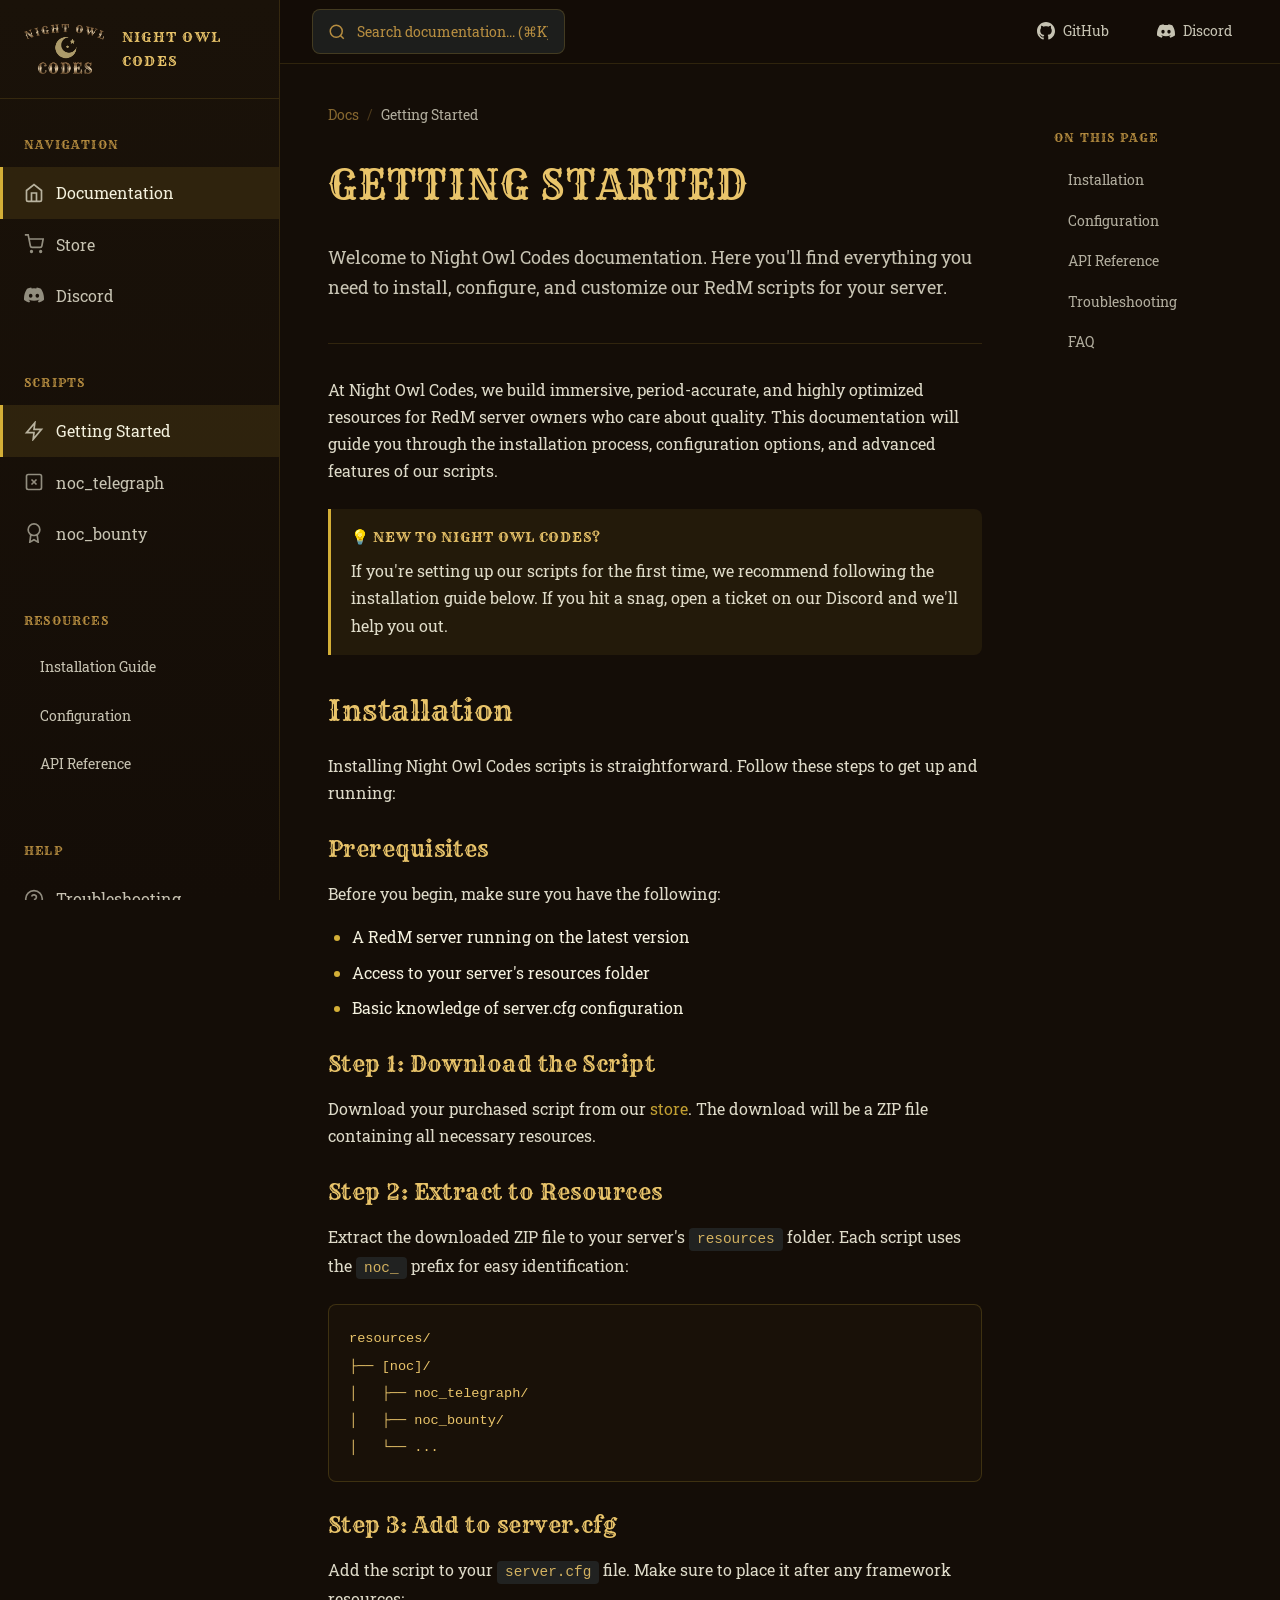
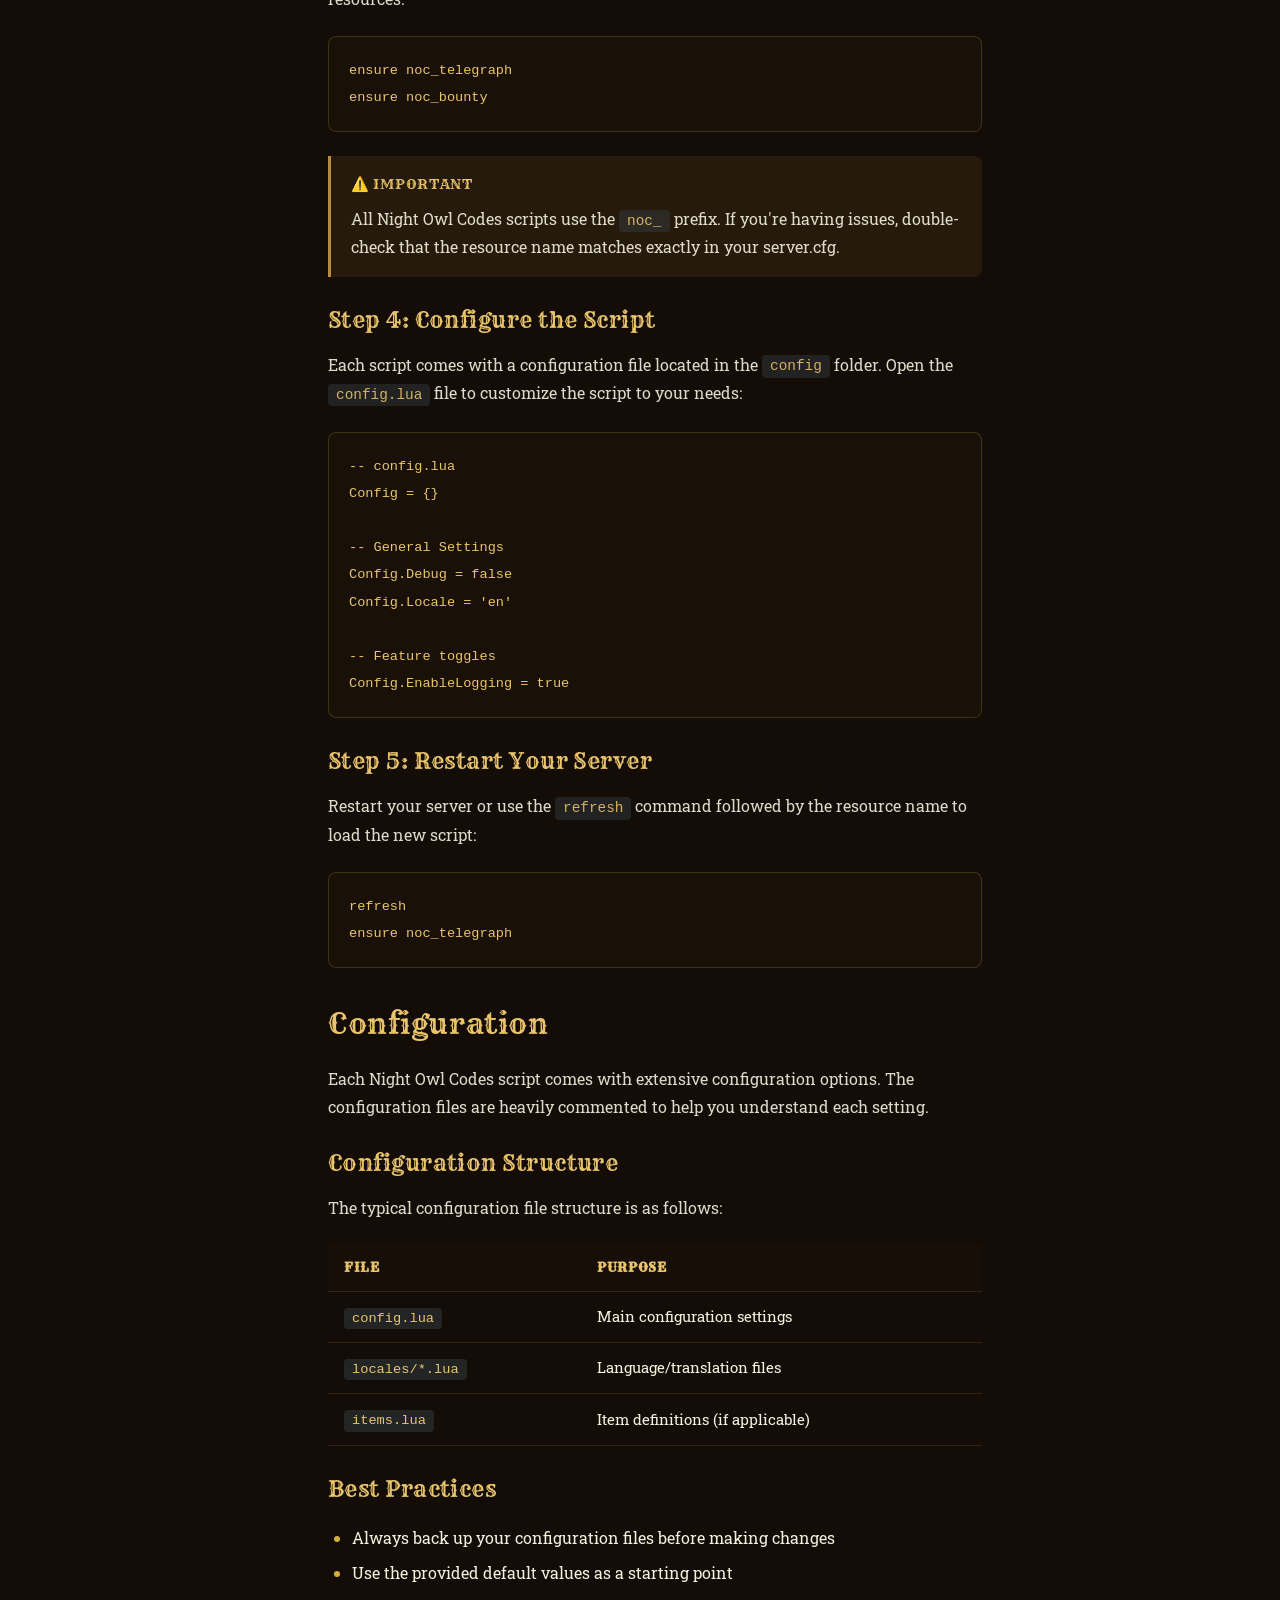
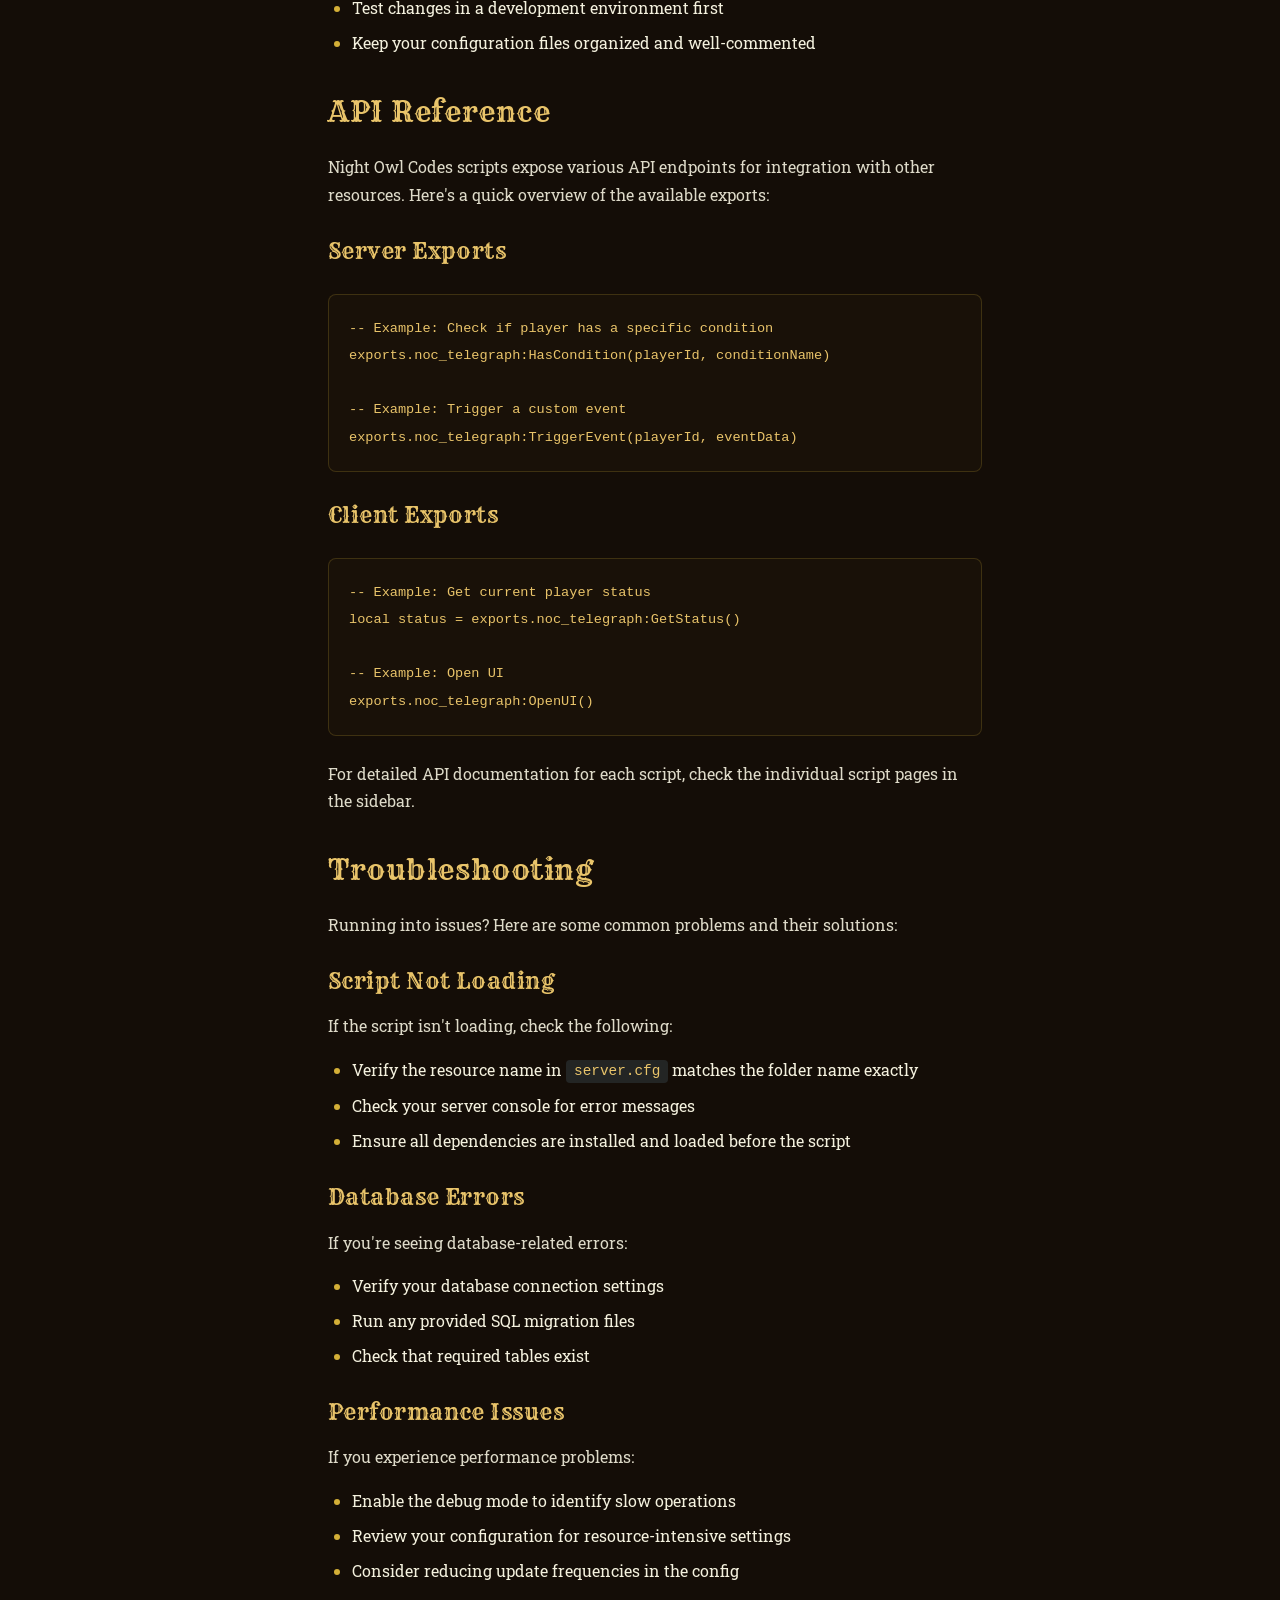
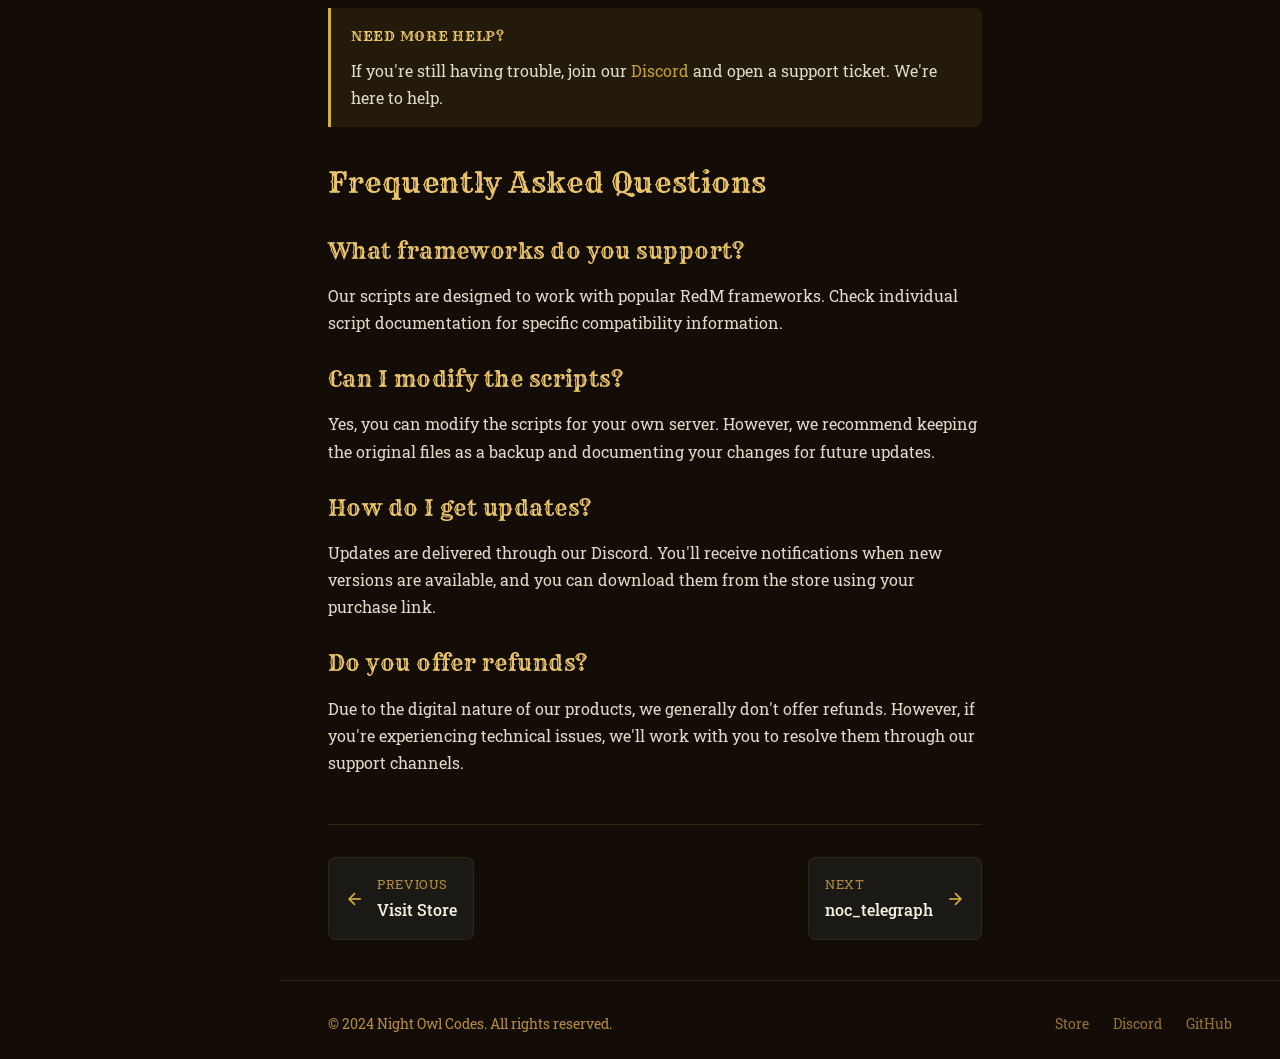
==== index.html @ a44c3f4d "feat: Add Night Owl Codes documentation site - Create modern, responsive docs site with brand-aligne" ====
<!DOCTYPE html>
<html lang="en">
<head>
    <meta charset="UTF-8">
    <meta name="viewport" content="width=device-width, initial-scale=1.0">
    <meta name="description" content="Night Owl Codes - Premium RedM script documentation and resources for server owners who care about quality.">
    <meta name="theme-color" content="#140D07">
    <title>Getting Started - Night Owl Codes Documentation</title>
    <link rel="stylesheet" href="styles/main.css">
    <link rel="icon" type="image/png" href="assets/images/logo-transparent.png">
    <style>
        /* Additional inline styles for search results dropdown */
        .search-results {
            position: absolute;
            top: 100%;
            left: 0;
            right: 0;
            background: rgba(26, 18, 9, 0.98);
            border: 1px solid rgba(212, 175, 55, 0.2);
            border-radius: 8px;
            margin-top: 0.5rem;
            max-height: 300px;
            overflow-y: auto;
            opacity: 0;
            visibility: hidden;
            transform: translateY(-10px);
            transition: all 0.2s ease;
            z-index: 100;
        }
        
        .search-results.visible {
            opacity: 1;
            visibility: visible;
            transform: translateY(0);
        }
        
        .search-result-item {
            display: flex;
            justify-content: space-between;
            align-items: center;
            padding: 0.75rem 1rem;
            color: var(--antique-parchment);
            border-bottom: 1px solid rgba(212, 175, 55, 0.1);
            transition: all 0.2s ease;
        }
        
        .search-result-item:last-child {
            border-bottom: none;
        }
        
        .search-result-item:hover {
            background: rgba(212, 175, 55, 0.1);
        }
        
        .search-result-title {
            font-weight: 500;
        }
        
        .search-result-category {
            font-size: 0.75rem;
            color: var(--code-warden-bronze);
            text-transform: uppercase;
            letter-spacing: 0.05em;
        }
        
        .search-result-empty {
            padding: 1rem;
            text-align: center;
            color: var(--code-warden-bronze);
        }
        
        /* Code copy button */
        .code-copy-btn {
            position: absolute;
            top: 0.5rem;
            right: 0.5rem;
            padding: 0.5rem;
            background: rgba(212, 175, 55, 0.1);
            border: 1px solid rgba(212, 175, 55, 0.2);
            border-radius: 4px;
            color: var(--code-warden-bronze);
            cursor: pointer;
            opacity: 0;
            transition: all 0.2s ease;
        }
        
        pre:hover .code-copy-btn {
            opacity: 1;
        }
        
        .code-copy-btn:hover {
            background: rgba(212, 175, 55, 0.2);
            color: var(--classic-gold);
        }
        
        .code-copy-btn.copied {
            color: #4ade80;
        }
        
        /* Mobile menu overlay */
        .sidebar-overlay {
            position: fixed;
            top: 0;
            left: 0;
            right: 0;
            bottom: 0;
            background: rgba(0, 0, 0, 0.5);
            opacity: 0;
            visibility: hidden;
            transition: all 0.3s ease;
            z-index: 99;
        }
        
        .sidebar-overlay.visible {
            opacity: 1;
            visibility: visible;
        }
        
        /* Mobile menu toggle */
        .mobile-menu-toggle {
            display: none;
            padding: 0.5rem;
            background: none;
            border: 1px solid rgba(212, 175, 55, 0.2);
            border-radius: 4px;
            color: var(--antique-parchment);
            cursor: pointer;
        }
        
        @media (max-width: 768px) {
            .mobile-menu-toggle {
                display: flex;
            }
        }
        
        body.sidebar-open {
            overflow: hidden;
        }
    </style>
<script src="https://sites.super.myninja.ai/_assets/ninja-daytona-script.js"></script>
</head>
<body>
    <div class="docs-container">
        <!-- Sidebar Navigation -->
        <aside class="sidebar">
            <div class="logo-section">
                <img src="assets/images/logo-transparent.png" alt="Night Owl Codes Logo">
                <span class="logo-text">Night Owl Codes</span>
            </div>
            
            <nav class="nav-section">
                <div class="nav-section-title">Navigation</div>
                <a href="index.html" class="nav-item active">
                    <svg class="nav-item-icon" viewBox="0 0 24 24" fill="none" stroke="currentColor" stroke-width="2">
                        <path d="M3 9l9-7 9 7v11a2 2 0 0 1-2 2H5a2 2 0 0 1-2-2z"></path>
                        <polyline points="9 22 9 12 15 12 15 22"></polyline>
                    </svg>
                    <span>Documentation</span>
                </a>
                <a href="https://nightowlcodes.com" class="nav-item">
                    <svg class="nav-item-icon" viewBox="0 0 24 24" fill="none" stroke="currentColor" stroke-width="2">
                        <circle cx="9" cy="21" r="1"></circle>
                        <circle cx="20" cy="21" r="1"></circle>
                        <path d="M1 1h4l2.68 13.39a2 2 0 0 0 2 1.61h9.72a2 2 0 0 0 2-1.61L23 6H6"></path>
                    </svg>
                    <span>Store</span>
                </a>
                <a href="https://discord.gg/nightowlcodes" class="nav-item">
                    <svg class="nav-item-icon" viewBox="0 0 24 24" fill="currentColor">
                        <path d="M20.317 4.37a19.791 19.791 0 0 0-4.885-1.515.074.074 0 0 0-.079.037c-.21.375-.444.864-.608 1.25a18.27 18.27 0 0 0-5.487 0 12.64 12.64 0 0 0-.617-1.25.077.077 0 0 0-.079-.037A19.736 19.736 0 0 0 3.677 4.37a.07.07 0 0 0-.032.027C.533 9.046-.32 13.58.099 18.057a.082.082 0 0 0 .031.057 19.9 19.9 0 0 0 5.993 3.03.078.078 0 0 0 .084-.028 14.09 14.09 0 0 0 1.226-1.994.076.076 0 0 0-.041-.106 13.107 13.107 0 0 1-1.872-.892.077.077 0 0 1-.008-.128 10.2 10.2 0 0 0 .372-.292.074.074 0 0 1 .077-.01c3.928 1.793 8.18 1.793 12.062 0a.074.074 0 0 1 .078.01c.12.098.246.198.373.292a.077.077 0 0 1-.006.127 12.299 12.299 0 0 1-1.873.892.077.077 0 0 0-.041.107c.36.698.772 1.362 1.225 1.993a.076.076 0 0 0 .084.028 19.839 19.839 0 0 0 6.002-3.03.077.077 0 0 0 .032-.054c.5-5.177-.838-9.674-3.549-13.66a.061.061 0 0 0-.031-.03zM8.02 15.33c-1.183 0-2.157-1.085-2.157-2.419 0-1.333.956-2.419 2.157-2.419 1.21 0 2.176 1.096 2.157 2.42 0 1.333-.956 2.418-2.157 2.418zm7.975 0c-1.183 0-2.157-1.085-2.157-2.419 0-1.333.955-2.419 2.157-2.419 1.21 0 2.176 1.096 2.157 2.42 0 1.333-.946 2.418-2.157 2.418z"/>
                    </svg>
                    <span>Discord</span>
                </a>
            </nav>
            
            <nav class="nav-section">
                <div class="nav-section-title">Scripts</div>
                <a href="index.html" class="nav-item active">
                    <svg class="nav-item-icon" viewBox="0 0 24 24" fill="none" stroke="currentColor" stroke-width="2">
                        <polygon points="13 2 3 14 12 14 11 22 21 10 12 10 13 2"></polygon>
                    </svg>
                    <span>Getting Started</span>
                </a>
                <a href="scripts/noc_telegraph.html" class="nav-item">
                    <svg class="nav-item-icon" viewBox="0 0 24 24" fill="none" stroke="currentColor" stroke-width="2">
                        <rect x="3" y="3" width="18" height="18" rx="2" ry="2"></rect>
                        <line x1="9" y1="9" x2="15" y2="15"></line>
                        <line x1="15" y1="9" x2="9" y2="15"></line>
                    </svg>
                    <span>noc_telegraph</span>
                </a>
                <a href="scripts/noc_bounty.html" class="nav-item">
                    <svg class="nav-item-icon" viewBox="0 0 24 24" fill="none" stroke="currentColor" stroke-width="2">
                        <circle cx="12" cy="8" r="7"></circle>
                        <polyline points="8.21 13.89 7 23 12 20 17 23 15.79 13.88"></polyline>
                    </svg>
                    <span>noc_bounty</span>
                </a>
            </nav>
            
            <nav class="nav-section">
                <div class="nav-section-title">Resources</div>
                <a href="#installation" class="nav-item children">
                    <span>Installation Guide</span>
                </a>
                <a href="#configuration" class="nav-item children">
                    <span>Configuration</span>
                </a>
                <a href="#api" class="nav-item children">
                    <span>API Reference</span>
                </a>
            </nav>
            
            <nav class="nav-section">
                <div class="nav-section-title">Help</div>
                <a href="#troubleshooting" class="nav-item">
                    <svg class="nav-item-icon" viewBox="0 0 24 24" fill="none" stroke="currentColor" stroke-width="2">
                        <circle cx="12" cy="12" r="10"></circle>
                        <path d="M9.09 9a3 3 0 0 1 5.83 1c0 2-3 3-3 3"></path>
                        <line x1="12" y1="17" x2="12.01" y2="17"></line>
                    </svg>
                    <span>Troubleshooting</span>
                </a>
                <a href="#faq" class="nav-item">
                    <svg class="nav-item-icon" viewBox="0 0 24 24" fill="none" stroke="currentColor" stroke-width="2">
                        <path d="M21 15a2 2 0 0 1-2 2H7l-4 4V5a2 2 0 0 1 2-2h14a2 2 0 0 1 2 2z"></path>
                    </svg>
                    <span>FAQ</span>
                </a>
            </nav>
        </aside>
        
        <!-- Sidebar Overlay for Mobile -->
        <div class="sidebar-overlay"></div>
        
        <!-- Main Content -->
        <main class="main-content">
            <!-- Header -->
            <header class="header">
                <div style="display: flex; align-items: center; gap: 1rem;">
                    <button class="mobile-menu-toggle">
                        <svg width="24" height="24" viewBox="0 0 24 24" fill="none" stroke="currentColor" stroke-width="2">
                            <line x1="3" y1="12" x2="21" y2="12"></line>
                            <line x1="3" y1="6" x2="21" y2="6"></line>
                            <line x1="3" y1="18" x2="21" y2="18"></line>
                        </svg>
                    </button>
                    <div class="search-container">
                        <svg class="search-icon" width="18" height="18" viewBox="0 0 24 24" fill="none" stroke="currentColor" stroke-width="2">
                            <circle cx="11" cy="11" r="8"></circle>
                            <line x1="21" y1="21" x2="16.65" y2="16.65"></line>
                        </svg>
                        <input type="text" class="search-input" placeholder="Search documentation... (⌘K)">
                        <div class="search-results"></div>
                    </div>
                </div>
                
                <div class="header-actions">
                    <a href="https://github.com/night-owl-codes" class="header-link">
                        <svg viewBox="0 0 24 24" fill="currentColor">
                            <path d="M12 0c-6.626 0-12 5.373-12 12 0 5.302 3.438 9.8 8.207 11.387.599.111.793-.261.793-.577v-2.234c-3.338.726-4.033-1.416-4.033-1.416-.546-1.387-1.333-1.756-1.333-1.756-1.089-.745.083-.729.083-.729 1.205.084 1.839 1.237 1.839 1.237 1.07 1.834 2.807 1.304 3.492.997.107-.775.418-1.305.762-1.604-2.665-.305-5.467-1.334-5.467-5.931 0-1.311.469-2.381 1.236-3.221-.124-.303-.535-1.524.117-3.176 0 0 1.008-.322 3.301 1.23.957-.266 1.983-.399 3.003-.404 1.02.005 2.047.138 3.006.404 2.291-1.552 3.297-1.23 3.297-1.23.653 1.653.242 2.874.118 3.176.77.84 1.235 1.911 1.235 3.221 0 4.609-2.807 5.624-5.479 5.921.43.372.823 1.102.823 2.222v3.293c0 .319.192.694.801.576 4.765-1.589 8.199-6.086 8.199-11.386 0-6.627-5.373-12-12-12z"/>
                        </svg>
                        <span>GitHub</span>
                    </a>
                    <a href="https://discord.gg/nightowlcodes" class="header-link">
                        <svg viewBox="0 0 24 24" fill="currentColor" width="18" height="18">
                            <path d="M20.317 4.37a19.791 19.791 0 0 0-4.885-1.515.074.074 0 0 0-.079.037c-.21.375-.444.864-.608 1.25a18.27 18.27 0 0 0-5.487 0 12.64 12.64 0 0 0-.617-1.25.077.077 0 0 0-.079-.037A19.736 19.736 0 0 0 3.677 4.37a.07.07 0 0 0-.032.027C.533 9.046-.32 13.58.099 18.057a.082.082 0 0 0 .031.057 19.9 19.9 0 0 0 5.993 3.03.078.078 0 0 0 .084-.028 14.09 14.09 0 0 0 1.226-1.994.076.076 0 0 0-.041-.106 13.107 13.107 0 0 1-1.872-.892.077.077 0 0 1-.008-.128 10.2 10.2 0 0 0 .372-.292.074.074 0 0 1 .077-.01c3.928 1.793 8.18 1.793 12.062 0a.074.074 0 0 1 .078.01c.12.098.246.198.373.292a.077.077 0 0 1-.006.127 12.299 12.299 0 0 1-1.873.892.077.077 0 0 0-.041.107c.36.698.772 1.362 1.225 1.993a.076.076 0 0 0 .084.028 19.839 19.839 0 0 0 6.002-3.03.077.077 0 0 0 .032-.054c.5-5.177-.838-9.674-3.549-13.66a.061.061 0 0 0-.031-.03zM8.02 15.33c-1.183 0-2.157-1.085-2.157-2.419 0-1.333.956-2.419 2.157-2.419 1.21 0 2.176 1.096 2.157 2.42 0 1.333-.956 2.418-2.157 2.418zm7.975 0c-1.183 0-2.157-1.085-2.157-2.419 0-1.333.955-2.419 2.157-2.419 1.21 0 2.176 1.096 2.157 2.42 0 1.333-.946 2.418-2.157 2.418z"/>
                        </svg>
                        <span>Discord</span>
                    </a>
                </div>
            </header>
            
            <!-- Content Wrapper -->
            <div class="content-wrapper">
                <!-- Main Content Area -->
                <div class="content-area">
                    <article class="article">
                        <div class="article-header">
                            <nav class="breadcrumbs">
                                <a href="index.html">Docs</a>
                                <span class="breadcrumb-separator">/</span>
                                <span>Getting Started</span>
                            </nav>
                            <h1>Getting Started</h1>
                            <p style="font-size: 1.1rem; opacity: 0.8; margin-top: 1rem;">Welcome to Night Owl Codes documentation. Here you'll find everything you need to install, configure, and customize our RedM scripts for your server.</p>
                        </div>
                        
                        <p>At Night Owl Codes, we build immersive, period-accurate, and highly optimized resources for RedM server owners who care about quality. This documentation will guide you through the installation process, configuration options, and advanced features of our scripts.</p>
                        
                        <div class="info-box">
                            <div class="info-box-title">💡 New to Night Owl Codes?</div>
                            <p style="margin: 0;">If you're setting up our scripts for the first time, we recommend following the installation guide below. If you hit a snag, open a ticket on our Discord and we'll help you out.</p>
                        </div>
                        
                        <h2 id="installation">Installation</h2>
                        
                        <p>Installing Night Owl Codes scripts is straightforward. Follow these steps to get up and running:</p>
                        
                        <h3>Prerequisites</h3>
                        <p>Before you begin, make sure you have the following:</p>
                        <ul>
                            <li>A RedM server running on the latest version</li>
                            <li>Access to your server's resources folder</li>
                            <li>Basic knowledge of server.cfg configuration</li>
                        </ul>
                        
                        <h3>Step 1: Download the Script</h3>
                        <p>Download your purchased script from our <a href="https://nightowlcodes.com">store</a>. The download will be a ZIP file containing all necessary resources.</p>
                        
                        <h3>Step 2: Extract to Resources</h3>
                        <p>Extract the downloaded ZIP file to your server's <code>resources</code> folder. Each script uses the <code>noc_</code> prefix for easy identification:</p>
                        
                        <pre><code>resources/
├── [noc]/
│   ├── noc_telegraph/
│   ├── noc_bounty/
│   └── ...</code></pre>
                        
                        <h3>Step 3: Add to server.cfg</h3>
                        <p>Add the script to your <code>server.cfg</code> file. Make sure to place it after any framework resources:</p>
                        
                        <pre><code>ensure noc_telegraph
ensure noc_bounty</code></pre>
                        
                        <div class="info-box warning">
                            <div class="info-box-title">⚠️ Important</div>
                            <p style="margin: 0;">All Night Owl Codes scripts use the <code>noc_</code> prefix. If you're having issues, double-check that the resource name matches exactly in your server.cfg.</p>
                        </div>
                        
                        <h3>Step 4: Configure the Script</h3>
                        <p>Each script comes with a configuration file located in the <code>config</code> folder. Open the <code>config.lua</code> file to customize the script to your needs:</p>
                        
                        <pre><code>-- config.lua
Config = {}

-- General Settings
Config.Debug = false
Config.Locale = 'en'

-- Feature toggles
Config.EnableLogging = true</code></pre>
                        
                        <h3>Step 5: Restart Your Server</h3>
                        <p>Restart your server or use the <code>refresh</code> command followed by the resource name to load the new script:</p>
                        
                        <pre><code>refresh
ensure noc_telegraph</code></pre>
                        
                        <h2 id="configuration">Configuration</h2>
                        
                        <p>Each Night Owl Codes script comes with extensive configuration options. The configuration files are heavily commented to help you understand each setting.</p>
                        
                        <h3>Configuration Structure</h3>
                        <p>The typical configuration file structure is as follows:</p>
                        
                        <table>
                            <thead>
                                <tr>
                                    <th>File</th>
                                    <th>Purpose</th>
                                </tr>
                            </thead>
                            <tbody>
                                <tr>
                                    <td><code>config.lua</code></td>
                                    <td>Main configuration settings</td>
                                </tr>
                                <tr>
                                    <td><code>locales/*.lua</code></td>
                                    <td>Language/translation files</td>
                                </tr>
                                <tr>
                                    <td><code>items.lua</code></td>
                                    <td>Item definitions (if applicable)</td>
                                </tr>
                            </tbody>
                        </table>
                        
                        <h3>Best Practices</h3>
                        <ul>
                            <li>Always back up your configuration files before making changes</li>
                            <li>Use the provided default values as a starting point</li>
                            <li>Test changes in a development environment first</li>
                            <li>Keep your configuration files organized and well-commented</li>
                        </ul>
                        
                        <h2 id="api">API Reference</h2>
                        
                        <p>Night Owl Codes scripts expose various API endpoints for integration with other resources. Here's a quick overview of the available exports:</p>
                        
                        <h3>Server Exports</h3>
                        <pre><code>-- Example: Check if player has a specific condition
exports.noc_telegraph:HasCondition(playerId, conditionName)

-- Example: Trigger a custom event
exports.noc_telegraph:TriggerEvent(playerId, eventData)</code></pre>
                        
                        <h3>Client Exports</h3>
                        <pre><code>-- Example: Get current player status
local status = exports.noc_telegraph:GetStatus()

-- Example: Open UI
exports.noc_telegraph:OpenUI()</code></pre>
                        
                        <p>For detailed API documentation for each script, check the individual script pages in the sidebar.</p>
                        
                        <h2 id="troubleshooting">Troubleshooting</h2>
                        
                        <p>Running into issues? Here are some common problems and their solutions:</p>
                        
                        <h3>Script Not Loading</h3>
                        <p>If the script isn't loading, check the following:</p>
                        <ul>
                            <li>Verify the resource name in <code>server.cfg</code> matches the folder name exactly</li>
                            <li>Check your server console for error messages</li>
                            <li>Ensure all dependencies are installed and loaded before the script</li>
                        </ul>
                        
                        <h3>Database Errors</h3>
                        <p>If you're seeing database-related errors:</p>
                        <ul>
                            <li>Verify your database connection settings</li>
                            <li>Run any provided SQL migration files</li>
                            <li>Check that required tables exist</li>
                        </ul>
                        
                        <h3>Performance Issues</h3>
                        <p>If you experience performance problems:</p>
                        <ul>
                            <li>Enable the debug mode to identify slow operations</li>
                            <li>Review your configuration for resource-intensive settings</li>
                            <li>Consider reducing update frequencies in the config</li>
                        </ul>
                        
                        <div class="info-box">
                            <div class="info-box-title">Need More Help?</div>
                            <p style="margin: 0;">If you're still having trouble, join our <a href="https://discord.gg/nightowlcodes">Discord</a> and open a support ticket. We're here to help.</p>
                        </div>
                        
                        <h2 id="faq">Frequently Asked Questions</h2>
                        
                        <h3>What frameworks do you support?</h3>
                        <p>Our scripts are designed to work with popular RedM frameworks. Check individual script documentation for specific compatibility information.</p>
                        
                        <h3>Can I modify the scripts?</h3>
                        <p>Yes, you can modify the scripts for your own server. However, we recommend keeping the original files as a backup and documenting your changes for future updates.</p>
                        
                        <h3>How do I get updates?</h3>
                        <p>Updates are delivered through our Discord. You'll receive notifications when new versions are available, and you can download them from the store using your purchase link.</p>
                        
                        <h3>Do you offer refunds?</h3>
                        <p>Due to the digital nature of our products, we generally don't offer refunds. However, if you're experiencing technical issues, we'll work with you to resolve them through our support channels.</p>
                        
                        <!-- Navigation Footer -->
                        <div class="nav-footer">
                            <a href="https://nightowlcodes.com" class="nav-footer-item">
                                <svg viewBox="0 0 24 24" fill="none" stroke="currentColor" stroke-width="2">
                                    <line x1="19" y1="12" x2="5" y2="12"></line>
                                    <polyline points="12 19 5 12 12 5"></polyline>
                                </svg>
                                <div>
                                    <div class="nav-footer-label">Previous</div>
                                    <div class="nav-footer-title">Visit Store</div>
                                </div>
                            </a>
                            <a href="scripts/noc_telegraph.html" class="nav-footer-item">
                                <div>
                                    <div class="nav-footer-label">Next</div>
                                    <div class="nav-footer-title">noc_telegraph</div>
                                </div>
                                <svg viewBox="0 0 24 24" fill="none" stroke="currentColor" stroke-width="2">
                                    <line x1="5" y1="12" x2="19" y2="12"></line>
                                    <polyline points="12 5 19 12 12 19"></polyline>
                                </svg>
                            </a>
                        </div>
                    </article>
                </div>
                
                <!-- Table of Contents Sidebar -->
                <aside class="toc-sidebar">
                    <div class="toc-title">On this page</div>
                    <ul class="toc-list">
                        <li class="toc-item"><a href="#installation">Installation</a></li>
                        <li class="toc-item"><a href="#configuration">Configuration</a></li>
                        <li class="toc-item"><a href="#api">API Reference</a></li>
                        <li class="toc-item"><a href="#troubleshooting">Troubleshooting</a></li>
                        <li class="toc-item"><a href="#faq">FAQ</a></li>
                    </ul>
                </aside>
            </div>
            
            <!-- Footer -->
            <footer class="footer">
                <span>&copy; 2024 Night Owl Codes. All rights reserved.</span>
                <div class="footer-links">
                    <a href="https://nightowlcodes.com">Store</a>
                    <a href="https://discord.gg/nightowlcodes">Discord</a>
                    <a href="https://github.com/night-owl-codes">GitHub</a>
                </div>
            </footer>
        </main>
    </div>
    
    <script src="scripts/main.js"></script>
</body>
</html>
---- styles/main.css ----
/* Night Owl Codes - Documentation Site Styles */
/* Brand Colors:
   - Midnight Espresso: #140D07 (Primary background)
   - Antique Parchment: #F4F1DE (Primary text)
   - Classic Gold: #D4AF37 (Primary accents)
   - Celestial Gold: #E9C46A (Hover states)
   - Dark Slate: #3A4A52 (Secondary backgrounds)
   - Code Warden Bronze: #B68D40 (Muted accents)
*/

/* Import Google Fonts */
@import url('https://fonts.googleapis.com/css2?family=Rye&family=Roboto+Slab:wght@300;400;500;600;700&display=swap');

/* CSS Reset and Base */
*, *::before, *::after {
    box-sizing: border-box;
    margin: 0;
    padding: 0;
}

:root {
    --midnight-espresso: #140D07;
    --antique-parchment: #F4F1DE;
    --classic-gold: #D4AF37;
    --celestial-gold: #E9C46A;
    --dark-slate: #3A4A52;
    --code-warden-bronze: #B68D40;
    --sidebar-width: 280px;
    --header-height: 64px;
    --transition-smooth: all 0.3s cubic-bezier(0.4, 0, 0.2, 1);
}

html {
    scroll-behavior: smooth;
}

body {
    font-family: 'Roboto Slab', serif;
    background-color: var(--midnight-espresso);
    color: var(--antique-parchment);
    line-height: 1.7;
    font-size: 16px;
    min-height: 100vh;
    overflow-x: hidden;
}

/* Typography */
h1, h2, h3, h4, h5, h6 {
    font-family: 'Rye', serif;
    color: var(--celestial-gold);
    font-weight: normal;
    letter-spacing: 0.02em;
}

h1 {
    font-size: 2.5rem;
    margin-bottom: 1.5rem;
    text-transform: uppercase;
}

h2 {
    font-size: 1.8rem;
    margin-bottom: 1rem;
    margin-top: 2rem;
}

h3 {
    font-size: 1.4rem;
    margin-bottom: 0.75rem;
    margin-top: 1.5rem;
}

p {
    margin-bottom: 1rem;
    color: var(--antique-parchment);
    opacity: 0.9;
}

a {
    color: var(--classic-gold);
    text-decoration: none;
    transition: var(--transition-smooth);
}

a:hover {
    color: var(--celestial-gold);
}

/* Layout Structure */
.docs-container {
    display: flex;
    min-height: 100vh;
}

/* Sidebar Navigation */
.sidebar {
    width: var(--sidebar-width);
    background: linear-gradient(180deg, #1a1209 0%, var(--midnight-espresso) 100%);
    border-right: 1px solid rgba(212, 175, 55, 0.15);
    position: fixed;
    top: 0;
    left: 0;
    height: 100vh;
    overflow-y: auto;
    z-index: 100;
    transition: var(--transition-smooth);
}

.sidebar::-webkit-scrollbar {
    width: 6px;
}

.sidebar::-webkit-scrollbar-track {
    background: var(--midnight-espresso);
}

.sidebar::-webkit-scrollbar-thumb {
    background: var(--code-warden-bronze);
    border-radius: 3px;
}

/* Logo Section */
.logo-section {
    padding: 1.5rem;
    border-bottom: 1px solid rgba(212, 175, 55, 0.15);
    display: flex;
    align-items: center;
    gap: 1rem;
}

.logo-section img {
    height: 50px;
    width: auto;
}

.logo-text {
    font-family: 'Rye', serif;
    font-size: 0.9rem;
    color: var(--celestial-gold);
    text-transform: uppercase;
    letter-spacing: 0.1em;
}

/* Navigation */
.nav-section {
    padding: 1rem 0;
}

.nav-section-title {
    font-family: 'Rye', serif;
    font-size: 0.75rem;
    text-transform: uppercase;
    letter-spacing: 0.1em;
    color: var(--code-warden-bronze);
    padding: 0.75rem 1.5rem;
    margin-top: 0.5rem;
}

.nav-item {
    display: flex;
    align-items: center;
    padding: 0.75rem 1.5rem;
    color: var(--antique-parchment);
    opacity: 0.8;
    transition: var(--transition-smooth);
    cursor: pointer;
    position: relative;
}

.nav-item::before {
    content: '';
    position: absolute;
    left: 0;
    top: 0;
    height: 100%;
    width: 3px;
    background: var(--classic-gold);
    transform: scaleY(0);
    transition: var(--transition-smooth);
}

.nav-item:hover {
    opacity: 1;
    background: rgba(212, 175, 55, 0.08);
}

.nav-item:hover::before {
    transform: scaleY(1);
}

.nav-item.active {
    opacity: 1;
    background: rgba(212, 175, 55, 0.12);
}

.nav-item.active::before {
    transform: scaleY(1);
}

.nav-item-icon {
    width: 20px;
    height: 20px;
    margin-right: 0.75rem;
    opacity: 0.7;
}

.nav-item.children {
    padding-left: 2.5rem;
    font-size: 0.9rem;
}

/* Main Content Area */
.main-content {
    flex: 1;
    margin-left: var(--sidebar-width);
    min-height: 100vh;
}

/* Header */
.header {
    height: var(--header-height);
    background: rgba(20, 13, 7, 0.95);
    backdrop-filter: blur(10px);
    border-bottom: 1px solid rgba(212, 175, 55, 0.15);
    position: sticky;
    top: 0;
    z-index: 50;
    display: flex;
    align-items: center;
    justify-content: space-between;
    padding: 0 2rem;
}

/* Search Bar */
.search-container {
    position: relative;
    flex: 1;
    max-width: 400px;
}

.search-input {
    width: 100%;
    padding: 0.75rem 1rem 0.75rem 2.75rem;
    background: rgba(58, 74, 82, 0.3);
    border: 1px solid rgba(212, 175, 55, 0.2);
    border-radius: 8px;
    color: var(--antique-parchment);
    font-family: 'Roboto Slab', serif;
    font-size: 0.9rem;
    transition: var(--transition-smooth);
}

.search-input::placeholder {
    color: var(--code-warden-bronze);
}

.search-input:focus {
    outline: none;
    border-color: var(--classic-gold);
    background: rgba(58, 74, 82, 0.5);
}

.search-icon {
    position: absolute;
    left: 1rem;
    top: 50%;
    transform: translateY(-50%);
    color: var(--code-warden-bronze);
    pointer-events: none;
}

/* Header Actions */
.header-actions {
    display: flex;
    align-items: center;
    gap: 1rem;
}

.header-link {
    display: flex;
    align-items: center;
    gap: 0.5rem;
    padding: 0.5rem 1rem;
    color: var(--antique-parchment);
    opacity: 0.8;
    font-size: 0.9rem;
    transition: var(--transition-smooth);
}

.header-link:hover {
    opacity: 1;
    color: var(--celestial-gold);
}

.header-link svg {
    width: 18px;
    height: 18px;
}

/* Content Area */
.content-wrapper {
    display: flex;
    max-width: 1400px;
}

.content-area {
    flex: 1;
    padding: 2.5rem 3rem;
    max-width: 900px;
}

/* Breadcrumbs */
.breadcrumbs {
    display: flex;
    align-items: center;
    gap: 0.5rem;
    font-size: 0.85rem;
    margin-bottom: 1.5rem;
    opacity: 0.7;
}

.breadcrumbs a {
    color: var(--code-warden-bronze);
}

.breadcrumbs a:hover {
    color: var(--classic-gold);
}

.breadcrumb-separator {
    color: var(--code-warden-bronze);
    opacity: 0.5;
}

/* Article Styles */
.article {
    max-width: 800px;
}

.article-header {
    margin-bottom: 2rem;
    padding-bottom: 1.5rem;
    border-bottom: 1px solid rgba(212, 175, 55, 0.15);
}

/* Code Blocks */
code {
    font-family: 'Fira Code', 'Consolas', monospace;
    background: rgba(58, 74, 82, 0.4);
    padding: 0.2rem 0.5rem;
    border-radius: 4px;
    font-size: 0.9em;
    color: var(--celestial-gold);
}

pre {
    background: rgba(26, 18, 9, 0.9);
    border: 1px solid rgba(212, 175, 55, 0.2);
    border-radius: 8px;
    padding: 1.25rem;
    overflow-x: auto;
    margin: 1.5rem 0;
}

pre code {
    background: none;
    padding: 0;
    font-size: 0.85rem;
    line-height: 1.6;
}

/* Info/Warning Boxes */
.info-box {
    background: rgba(212, 175, 55, 0.08);
    border-left: 3px solid var(--classic-gold);
    padding: 1rem 1.25rem;
    border-radius: 0 8px 8px 0;
    margin: 1.5rem 0;
}

.info-box.warning {
    background: rgba(182, 141, 64, 0.1);
    border-left-color: var(--code-warden-bronze);
}

.info-box-title {
    font-family: 'Rye', serif;
    font-size: 0.9rem;
    color: var(--celestial-gold);
    margin-bottom: 0.5rem;
    text-transform: uppercase;
    letter-spacing: 0.05em;
}

/* Lists */
ul, ol {
    margin: 1rem 0;
    padding-left: 1.5rem;
}

li {
    margin-bottom: 0.5rem;
}

li::marker {
    color: var(--classic-gold);
}

/* Tables */
table {
    width: 100%;
    border-collapse: collapse;
    margin: 1.5rem 0;
    font-size: 0.95rem;
}

th, td {
    padding: 0.75rem 1rem;
    text-align: left;
    border-bottom: 1px solid rgba(212, 175, 55, 0.15);
}

th {
    font-family: 'Rye', serif;
    color: var(--celestial-gold);
    text-transform: uppercase;
    font-size: 0.8rem;
    letter-spacing: 0.05em;
    background: rgba(26, 18, 9, 0.5);
}

tr:hover {
    background: rgba(212, 175, 55, 0.05);
}

/* Table of Contents (Right Sidebar) */
.toc-sidebar {
    width: 250px;
    padding: 2rem 1.5rem;
    position: sticky;
    top: calc(var(--header-height) + 2rem);
    height: fit-content;
}

.toc-title {
    font-family: 'Rye', serif;
    font-size: 0.75rem;
    text-transform: uppercase;
    letter-spacing: 0.1em;
    color: var(--code-warden-bronze);
    margin-bottom: 1rem;
}

.toc-list {
    list-style: none;
    padding: 0;
}

.toc-item {
    margin-bottom: 0.5rem;
}

.toc-item a {
    color: var(--antique-parchment);
    opacity: 0.7;
    font-size: 0.9rem;
    display: block;
    padding: 0.25rem 0;
    border-left: 2px solid transparent;
    padding-left: 0.75rem;
    transition: var(--transition-smooth);
}

.toc-item a:hover,
.toc-item a.active {
    opacity: 1;
    color: var(--classic-gold);
    border-left-color: var(--classic-gold);
}

/* Navigation Footer */
.nav-footer {
    display: flex;
    justify-content: space-between;
    margin-top: 3rem;
    padding-top: 2rem;
    border-top: 1px solid rgba(212, 175, 55, 0.15);
}

.nav-footer-item {
    display: flex;
    align-items: center;
    gap: 0.75rem;
    padding: 1rem;
    background: rgba(58, 74, 82, 0.2);
    border-radius: 8px;
    border: 1px solid rgba(212, 175, 55, 0.1);
    transition: var(--transition-smooth);
    max-width: 45%;
}

.nav-footer-item:hover {
    background: rgba(58, 74, 82, 0.4);
    border-color: var(--classic-gold);
}

.nav-footer-item svg {
    width: 20px;
    height: 20px;
    color: var(--classic-gold);
}

.nav-footer-label {
    font-size: 0.8rem;
    color: var(--code-warden-bronze);
    text-transform: uppercase;
    letter-spacing: 0.05em;
}

.nav-footer-title {
    color: var(--antique-parchment);
    font-weight: 500;
}

/* Footer */
.footer {
    margin-top: auto;
    padding: 2rem 3rem;
    border-top: 1px solid rgba(212, 175, 55, 0.15);
    display: flex;
    justify-content: space-between;
    align-items: center;
    font-size: 0.85rem;
    color: var(--code-warden-bronze);
}

.footer-links {
    display: flex;
    gap: 1.5rem;
}

.footer-links a {
    color: var(--code-warden-bronze);
    opacity: 0.8;
}

.footer-links a:hover {
    color: var(--classic-gold);
    opacity: 1;
}

/* Mobile Responsiveness */
@media (max-width: 1024px) {
    .toc-sidebar {
        display: none;
    }
    
    .content-area {
        padding: 2rem;
    }
}

@media (max-width: 768px) {
    .sidebar {
        transform: translateX(-100%);
    }
    
    .sidebar.open {
        transform: translateX(0);
    }
    
    .main-content {
        margin-left: 0;
    }
    
    .content-area {
        padding: 1.5rem;
    }
    
    .header {
        padding: 0 1rem;
    }
    
    .search-container {
        display: none;
    }
    
    h1 {
        font-size: 1.8rem;
    }
    
    h2 {
        font-size: 1.4rem;
    }
    
    .nav-footer {
        flex-direction: column;
        gap: 1rem;
    }
    
    .nav-footer-item {
        max-width: 100%;
    }
}

/* Animations */
@keyframes fadeIn {
    from {
        opacity: 0;
        transform: translateY(10px);
    }
    to {
        opacity: 1;
        transform: translateY(0);
    }
}

.article {
    animation: fadeIn 0.4s ease-out;
}

/* Smooth scrolling for anchor links */
html {
    scroll-padding-top: calc(var(--header-height) + 2rem);
}

/* Selection styling */
::selection {
    background: rgba(212, 175, 55, 0.3);
    color: var(--antique-parchment);
}

/* Focus styles for accessibility */
*:focus-visible {
    outline: 2px solid var(--classic-gold);
    outline-offset: 2px;
}

/* Print styles */
@media print {
    .sidebar, .header, .toc-sidebar, .nav-footer {
        display: none;
    }
    
    .main-content {
        margin-left: 0;
    }
    
    .content-area {
        max-width: 100%;
        padding: 0;
    }
    
    body {
        background: white;
        color: black;
    }
}
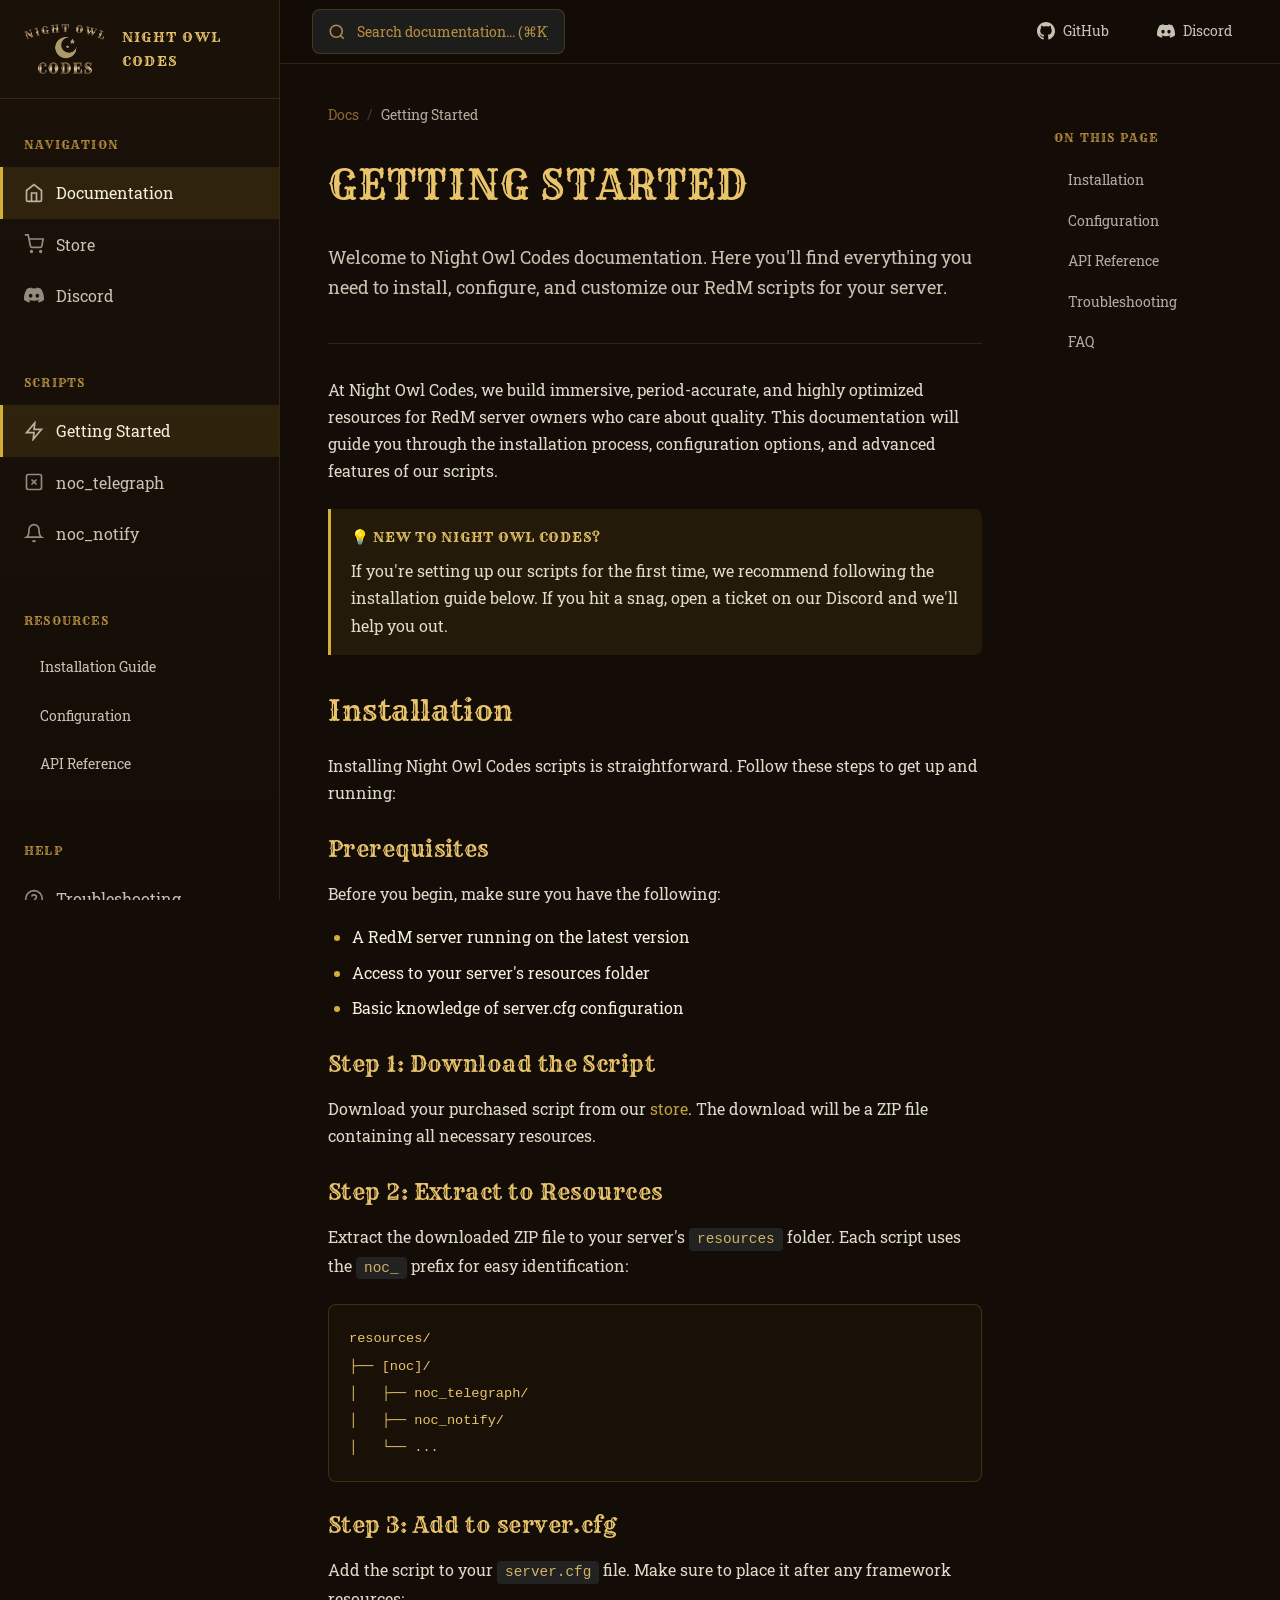
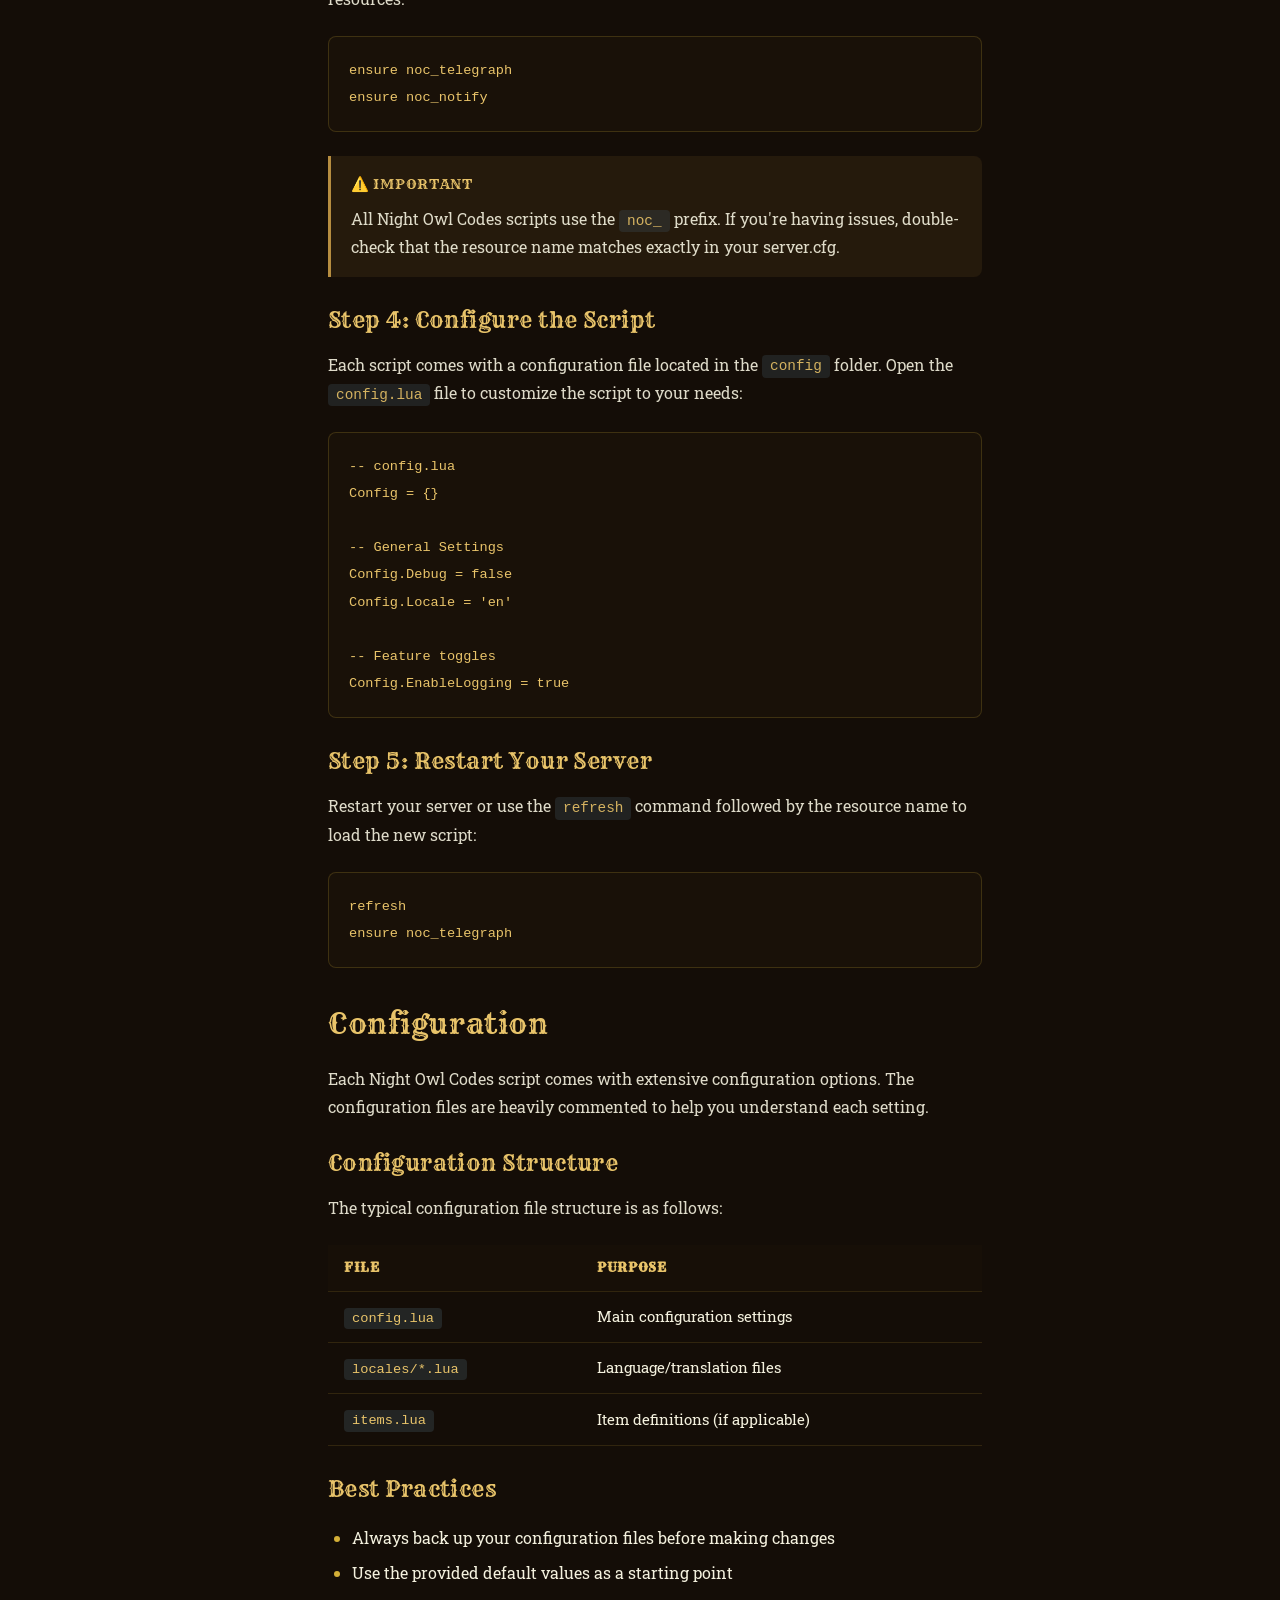
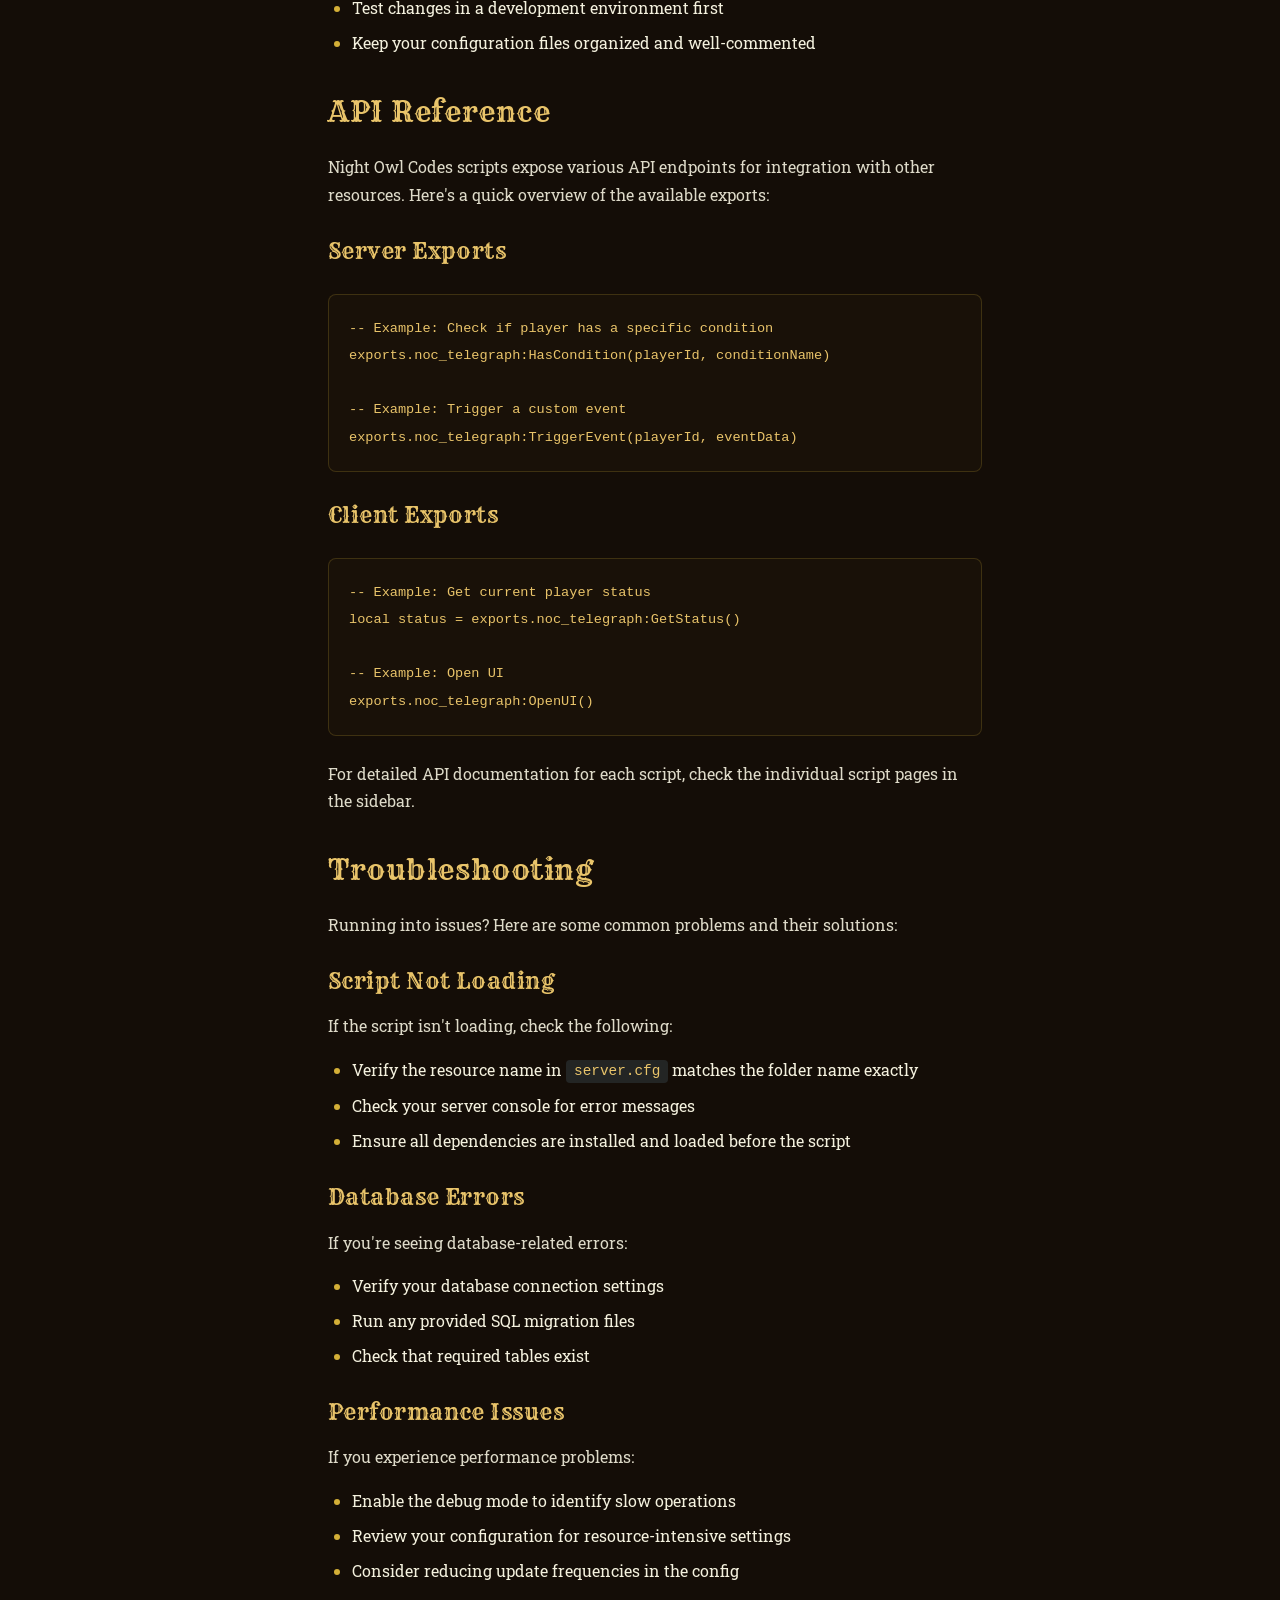
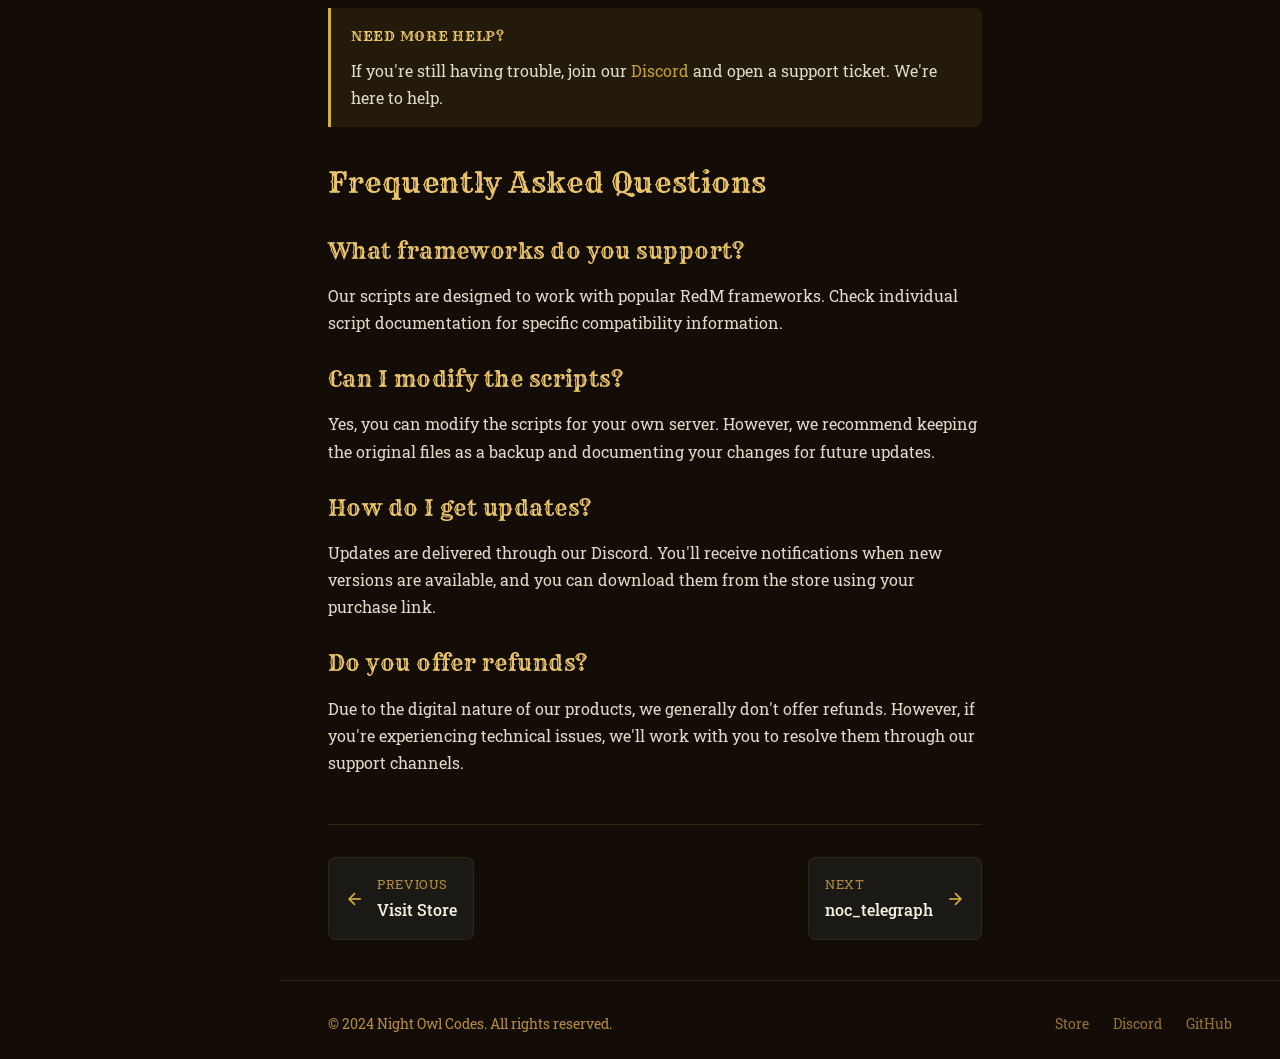
==== commit 6692cdb2: "feat: Update docs with actual script information - Replace noc_bounty with noc_notify documentation " ====
--- a/index.html
+++ b/index.html
@@ -165,7 +165,7 @@
                     </svg>
                     <span>Store</span>
                 </a>
-                <a href="https://discord.gg/nightowlcodes" class="nav-item">
+                <a href="https://discord.gg/nKnN7YTXGv" class="nav-item">
                     <svg class="nav-item-icon" viewBox="0 0 24 24" fill="currentColor">
                         <path d="M20.317 4.37a19.791 19.791 0 0 0-4.885-1.515.074.074 0 0 0-.079.037c-.21.375-.444.864-.608 1.25a18.27 18.27 0 0 0-5.487 0 12.64 12.64 0 0 0-.617-1.25.077.077 0 0 0-.079-.037A19.736 19.736 0 0 0 3.677 4.37a.07.07 0 0 0-.032.027C.533 9.046-.32 13.58.099 18.057a.082.082 0 0 0 .031.057 19.9 19.9 0 0 0 5.993 3.03.078.078 0 0 0 .084-.028 14.09 14.09 0 0 0 1.226-1.994.076.076 0 0 0-.041-.106 13.107 13.107 0 0 1-1.872-.892.077.077 0 0 1-.008-.128 10.2 10.2 0 0 0 .372-.292.074.074 0 0 1 .077-.01c3.928 1.793 8.18 1.793 12.062 0a.074.074 0 0 1 .078.01c.12.098.246.198.373.292a.077.077 0 0 1-.006.127 12.299 12.299 0 0 1-1.873.892.077.077 0 0 0-.041.107c.36.698.772 1.362 1.225 1.993a.076.076 0 0 0 .084.028 19.839 19.839 0 0 0 6.002-3.03.077.077 0 0 0 .032-.054c.5-5.177-.838-9.674-3.549-13.66a.061.061 0 0 0-.031-.03zM8.02 15.33c-1.183 0-2.157-1.085-2.157-2.419 0-1.333.956-2.419 2.157-2.419 1.21 0 2.176 1.096 2.157 2.42 0 1.333-.956 2.418-2.157 2.418zm7.975 0c-1.183 0-2.157-1.085-2.157-2.419 0-1.333.955-2.419 2.157-2.419 1.21 0 2.176 1.096 2.157 2.42 0 1.333-.946 2.418-2.157 2.418z"/>
                     </svg>
@@ -189,12 +189,12 @@
                     </svg>
                     <span>noc_telegraph</span>
                 </a>
-                <a href="scripts/noc_bounty.html" class="nav-item">
-                    <svg class="nav-item-icon" viewBox="0 0 24 24" fill="none" stroke="currentColor" stroke-width="2">
-                        <circle cx="12" cy="8" r="7"></circle>
-                        <polyline points="8.21 13.89 7 23 12 20 17 23 15.79 13.88"></polyline>
-                    </svg>
-                    <span>noc_bounty</span>
+                <a href="scripts/noc_notify.html" class="nav-item">
+                    <svg class="nav-item-icon" viewBox="0 0 24 24" fill="none" stroke="currentColor" stroke-width="2">
+                        <path d="M18 8A6 6 0 0 0 6 8c0 7-3 9-3 9h18s-3-2-3-9"></path>
+                        <path d="M13.73 21a2 2 0 0 1-3.46 0"></path>
+                    </svg>
+                    <span>noc_notify</span>
                 </a>
             </nav>
             
@@ -262,7 +262,7 @@
                         </svg>
                         <span>GitHub</span>
                     </a>
-                    <a href="https://discord.gg/nightowlcodes" class="header-link">
+                    <a href="https://discord.gg/nKnN7YTXGv" class="header-link">
                         <svg viewBox="0 0 24 24" fill="currentColor" width="18" height="18">
                             <path d="M20.317 4.37a19.791 19.791 0 0 0-4.885-1.515.074.074 0 0 0-.079.037c-.21.375-.444.864-.608 1.25a18.27 18.27 0 0 0-5.487 0 12.64 12.64 0 0 0-.617-1.25.077.077 0 0 0-.079-.037A19.736 19.736 0 0 0 3.677 4.37a.07.07 0 0 0-.032.027C.533 9.046-.32 13.58.099 18.057a.082.082 0 0 0 .031.057 19.9 19.9 0 0 0 5.993 3.03.078.078 0 0 0 .084-.028 14.09 14.09 0 0 0 1.226-1.994.076.076 0 0 0-.041-.106 13.107 13.107 0 0 1-1.872-.892.077.077 0 0 1-.008-.128 10.2 10.2 0 0 0 .372-.292.074.074 0 0 1 .077-.01c3.928 1.793 8.18 1.793 12.062 0a.074.074 0 0 1 .078.01c.12.098.246.198.373.292a.077.077 0 0 1-.006.127 12.299 12.299 0 0 1-1.873.892.077.077 0 0 0-.041.107c.36.698.772 1.362 1.225 1.993a.076.076 0 0 0 .084.028 19.839 19.839 0 0 0 6.002-3.03.077.077 0 0 0 .032-.054c.5-5.177-.838-9.674-3.549-13.66a.061.061 0 0 0-.031-.03zM8.02 15.33c-1.183 0-2.157-1.085-2.157-2.419 0-1.333.956-2.419 2.157-2.419 1.21 0 2.176 1.096 2.157 2.42 0 1.333-.956 2.418-2.157 2.418zm7.975 0c-1.183 0-2.157-1.085-2.157-2.419 0-1.333.955-2.419 2.157-2.419 1.21 0 2.176 1.096 2.157 2.42 0 1.333-.946 2.418-2.157 2.418z"/>
                         </svg>
@@ -314,14 +314,14 @@
                         <pre><code>resources/
 ├── [noc]/
 │   ├── noc_telegraph/
-│   ├── noc_bounty/
+│   ├── noc_notify/
 │   └── ...</code></pre>
                         
                         <h3>Step 3: Add to server.cfg</h3>
                         <p>Add the script to your <code>server.cfg</code> file. Make sure to place it after any framework resources:</p>
                         
                         <pre><code>ensure noc_telegraph
-ensure noc_bounty</code></pre>
+ensure noc_notify</code></pre>
                         
                         <div class="info-box warning">
                             <div class="info-box-title">⚠️ Important</div>
@@ -435,7 +435,7 @@
                         
                         <div class="info-box">
                             <div class="info-box-title">Need More Help?</div>
-                            <p style="margin: 0;">If you're still having trouble, join our <a href="https://discord.gg/nightowlcodes">Discord</a> and open a support ticket. We're here to help.</p>
+                            <p style="margin: 0;">If you're still having trouble, join our <a href="https://discord.gg/nKnN7YTXGv">Discord</a> and open a support ticket. We're here to help.</p>
                         </div>
                         
                         <h2 id="faq">Frequently Asked Questions</h2>
@@ -496,7 +496,7 @@
                 <span>&copy; 2024 Night Owl Codes. All rights reserved.</span>
                 <div class="footer-links">
                     <a href="https://nightowlcodes.com">Store</a>
-                    <a href="https://discord.gg/nightowlcodes">Discord</a>
+                    <a href="https://discord.gg/nKnN7YTXGv">Discord</a>
                     <a href="https://github.com/night-owl-codes">GitHub</a>
                 </div>
             </footer>
